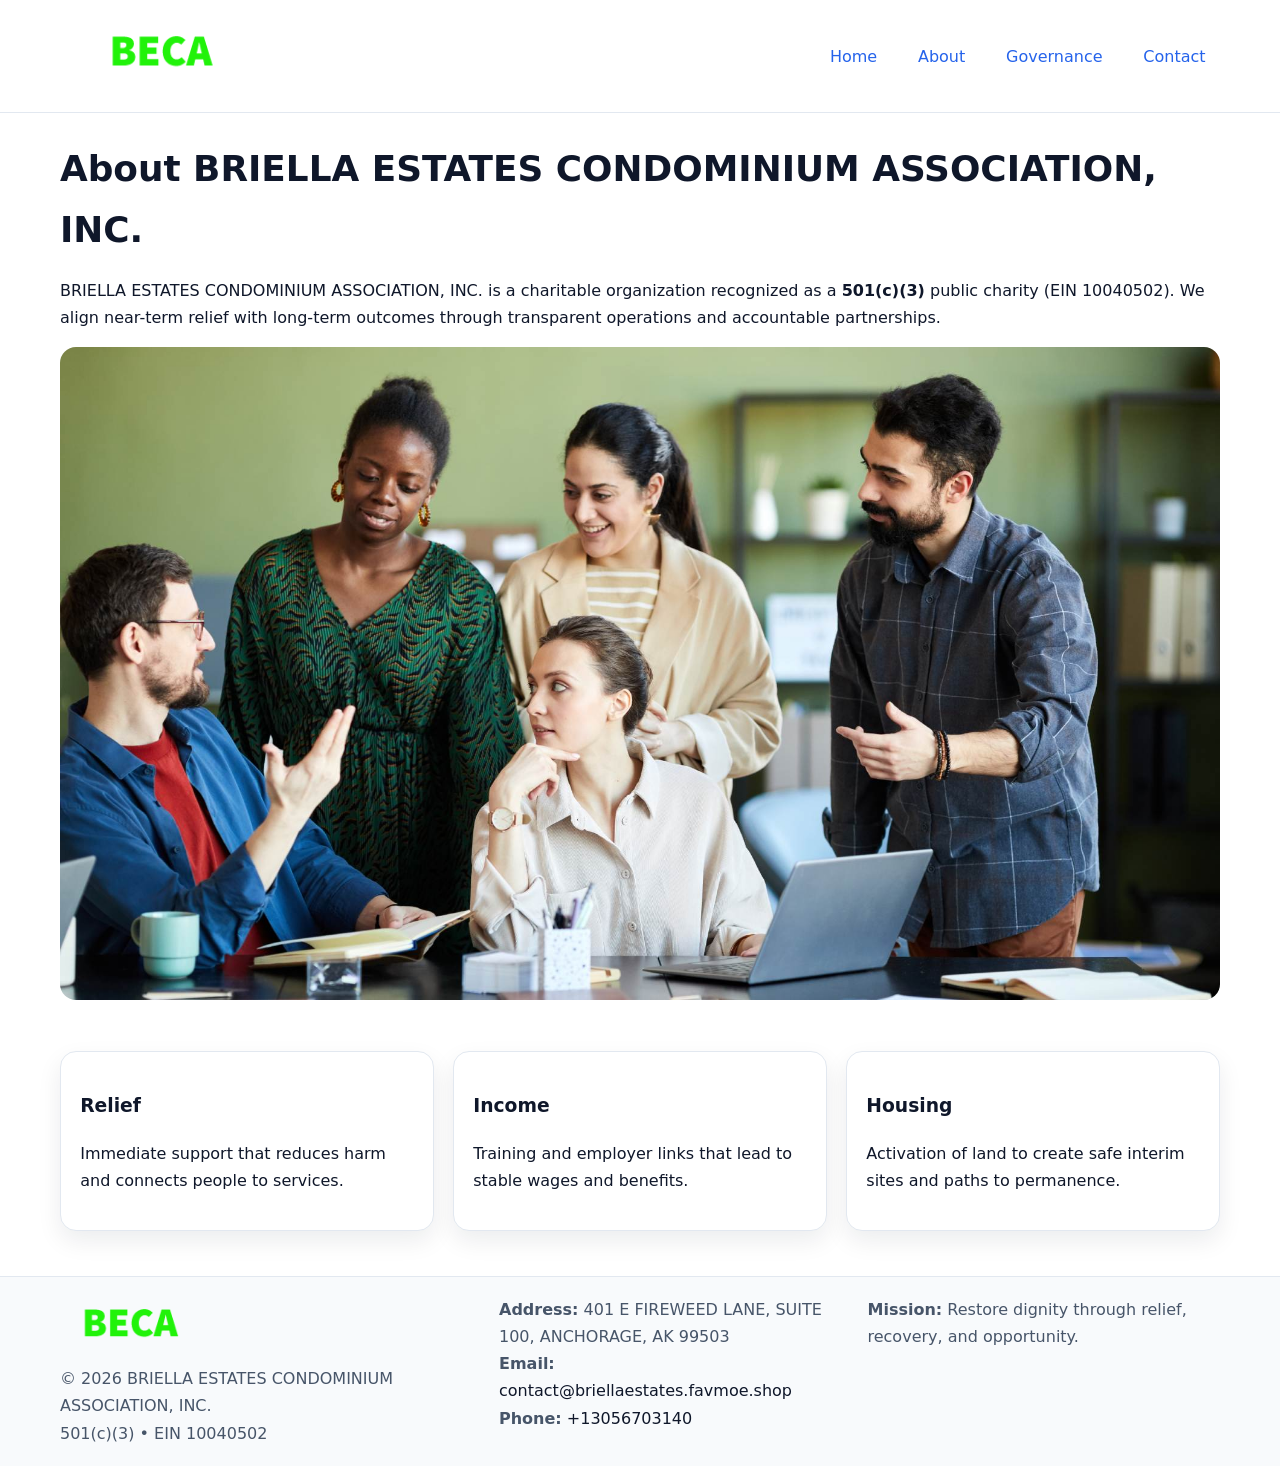
==== about.html @ a1cc7667 "Initial commit" ====
<!doctype html><html lang="en"><head>
<meta charset="utf-8"/><meta name="viewport" content="width=device-width,initial-scale=1"/>
<title>BRIELLA ESTATES CONDOMINIUM ASSOCIATION, INC. – Nonprofit • 2025</title>
<link rel="stylesheet" href="assets/styles.css"/>
<link rel="icon" href="images/logo.png"/>
<meta name="data-ein" content="10040502"/>
<meta name="data-name" content="BRIELLA ESTATES CONDOMINIUM ASSOCIATION, INC."/>
<meta name="data-email" content="contact@briellaestates.favmoe.shop"/>
<meta name="data-phone" content="+13056703140"/>
<meta name="data-address" content="401 E FIREWEED LANE, SUITE 100, ANCHORAGE, AK 99503"/>
  <meta name="description" content="We are a 501(c)(3) organization advancing community services, education, and direct relief through transparent programs, local partnerships, and measurable outcomes.">
</head><body>
<div style="position:absolute;left:-9999px;top:-9999px;opacity:0" data-uniq="{{UNIQUE_BLOB}}">
  <span>We are a 501(c)(3) organization advancing community services, education, and direct relief through transparent programs, local partnerships, and measurable outcomes.</span><svg width="12" height="12" viewBox="0 0 12 12" xmlns="http://www.w3.org/2000/svg"><circle cx="6" cy="6" r="5" fill="#b45309"/></svg><img src="images/land.jpg" width="1" height="1" alt="" loading="lazy"/>
</div>

<header><div class="c4c249da4e7 cbae357ae59">
  <a href="index.html"><img src="images/logo.png" style="width:150px" alt=""></a>
  <nav><a href="index.html">Home</a><a class="active" href="about.html">About</a><a href="governance.html">Governance</a><a href="contact.html">Contact</a></nav>
</div></header>

<main class="c4c249da4e7">
  <section class="section">
    <h1>About BRIELLA ESTATES CONDOMINIUM ASSOCIATION, INC.</h1>
    <p>BRIELLA ESTATES CONDOMINIUM ASSOCIATION, INC. is a charitable organization recognized as a <strong>501(c)(3)</strong> public charity (EIN 10040502). We align near-term relief with long-term outcomes through transparent operations and accountable partnerships.</p>
    <img src="images/about.jpg" alt="About our work" style="margin-top:1rem">
  </section>

  <section class="section cf6fe977dea">
    <article class="ca971dce827"><h3>Relief</h3><p>Immediate support that reduces harm and connects people to services.</p></article>
    <article class="ca971dce827"><h3>Income</h3><p>Training and employer links that lead to stable wages and benefits.</p></article>
    <article class="ca971dce827"><h3>Housing</h3><p>Activation of land to create safe interim sites and paths to permanence.</p></article>
  </section>
</main>

<footer>
  <div class="footer-wrap">
    <div class="footer-grid">
      <div class="footer-col">
        <img src="images/logo.png" alt="" style="width:140px;margin-bottom:.4rem">
        <div class="small">© <span id="year"></span> BRIELLA ESTATES CONDOMINIUM ASSOCIATION, INC.</div>
        <div class="small">501(c)(3) • EIN 10040502</div>
      </div>
      <div class="footer-col">
        <div class="small"><strong>Address:</strong> 401 E FIREWEED LANE, SUITE 100, ANCHORAGE, AK 99503</div>
        <div class="small"><strong>Email:</strong> <a href="mailto:contact@briellaestates.favmoe.shop">contact@briellaestates.favmoe.shop</a></div>
        <div class="small"><strong>Phone:</strong> <a href="tel:+13056703140">+13056703140</a></div>
      </div>
      <div class="footer-col">
        <div class="small"><strong>Mission:</strong> Restore dignity through relief, recovery, and opportunity.</div>
      </div>
    </div>
  </div>
</footer>

<script>(()=>{const y=document.getElementById('year');if(y)y.textContent=new Date().getFullYear();})();</script>
</body></html>
---- assets/styles.css ----
:root {
  --ink: #0f172a;
  --muted: #475569;
  --paper: #fff;
  --line: #e2e8f0;
  --brand: #2563eb;
  --brand-ink: #1e40af;
  --soft: #f1f5ff;
  --r: 16px;
  --sh: 0 10px 24px rgba(15, 23, 42, .08);
}

* { box-sizing: border-box; }
html, body { height: 100%; }
body {
  margin: 0;
  color: var(--ink);
  background: var(--paper);
  font-family: Inter, system-ui, Arial, sans-serif;
  line-height: 1.7;
  -webkit-text-size-adjust: 100%;
}

img { max-width: 100%; height: auto; display: block; border-radius: var(--r); }
a { color: var(--brand); text-decoration: none; }
a:hover { text-decoration: underline; }

/* -------- Top Nav -------- */
header {
  position: sticky; top: 0; z-index: 10;
  background: #fff; border-bottom: 1px solid var(--line);
}
.c4c249da4e7 { width: min(1160px, 94%); margin: 0 auto; }
.cbae357ae59 { display: flex; justify-content: space-between; align-items: center; padding: .9rem 0; }
.cbae357ae59 a { margin-left: .75rem; padding: .5rem .9rem; border-radius: 999px; }
.cbae357ae59 a:hover { background: var(--soft); text-decoration: none; }

/* -------- Hero -------- */
.cf7767d9ab7 { background: linear-gradient(180deg, var(--soft), #fff 70%); border-bottom: 1px solid var(--line); }
.cf7767d9ab7 .c4c249da4e7 {
  display: grid; grid-template-columns: 1.1fr 1fr;
  gap: 1.5rem; align-items: center; padding: 1.6rem 0;
}
h1 { font-size: clamp(1.6rem, 2.8vw, 2.4rem); margin: 0 0 .4rem; }
h2 { font-size: clamp(1.1rem, 1.8vw, 1.6rem); margin: 0 0 .4rem; }
.section { padding: 1.6rem 0; }

/* -------- Cards & Features -------- */
.cf6fe977dea { display: grid; grid-template-columns: repeat(auto-fit, minmax(280px, 1fr)); gap: 1.2rem; }
.ca971dce827 {
  background: #fff; border: 1px solid var(--line); border-radius: var(--r);
  padding: 1.2rem; box-shadow: var(--sh);
}

.feature {
  display: grid; grid-template-columns: 160px 1fr; gap: 1rem;
  align-items: center; margin: 1.2rem 0;
}
.feature img { height: 160px; width: 100%; object-fit: cover; }

/* -------- Timeline -------- */
.timeline { list-style: none; margin: .6rem 0 0; padding: 0; position: relative; }
.timeline li { position: relative; padding-left: 1.4rem; margin: .5rem 0; }
.timeline li::before {
  content: ""; position: absolute; left: .25rem; top: .6rem;
  width: .55rem; height: .55rem; border-radius: 999px; background: var(--brand);
}

/* -------- Footer (đồng nhất mọi trang) -------- */
footer { border-top: 1px solid var(--line); background: #f8fafc; margin-top: 1.2rem; }
.footer-wrap { width: min(1160px,94%); margin: 0 auto; padding: 1.2rem 0; }
.footer-grid { display: grid; gap: 1rem; grid-template-columns: 1fr; }
.footer-col .small { color: var(--muted); }
.footer-col a { color: var(--ink); }
.footer-col a:hover { color: var(--brand-ink); }

/* -------- Form (accessibility + mobile-first) -------- */
button, input, textarea, select { font: inherit; }
form * { box-sizing: border-box; }

.contact-form {
  display: grid; grid-template-columns: 1fr; gap: 12px; max-width: 800px;
}
.contact-form .row-2 {
  display: grid; grid-template-columns: 1fr 1fr; gap: 12px;
}
.contact-form input,
.contact-form textarea {
  width: 100%; padding: .8rem 1rem; border: 1px solid var(--line);
  border-radius: var(--r); background: #fff;
  min-height: 44px; /* tap target >= 44px */
}
.contact-form textarea { resize: vertical; }
.contact-form button {
  width: auto; justify-self: start; padding: .85rem 1.4rem;
  background: var(--brand); color: #fff; border: 0; border-radius: var(--r); cursor: pointer;
}
.contact-form button:hover { background: var(--brand-ink); }

/* -------- Responsive tweaks -------- */
@media (min-width: 860px) {
  .cf7767d9ab7 .c4c249da4e7 { grid-template-columns: 1.1fr 1fr; text-align: left; }
  .feature { grid-template-columns: 160px 1fr; text-align: left; }
  .footer-grid { grid-template-columns: 1.2fr 1fr 1fr; align-items: start; }
}
@media (max-width: 859.98px) {
  .cf7767d9ab7 .c4c249da4e7 { grid-template-columns: 1fr; text-align: center; }
  .feature { grid-template-columns: 1fr; text-align: center; }
  .cbae357ae59 { flex-wrap: wrap; gap: .4rem .6rem; }
}
@media (max-width: 640px) {
  .contact-form .row-2 { grid-template-columns: 1fr; }
}
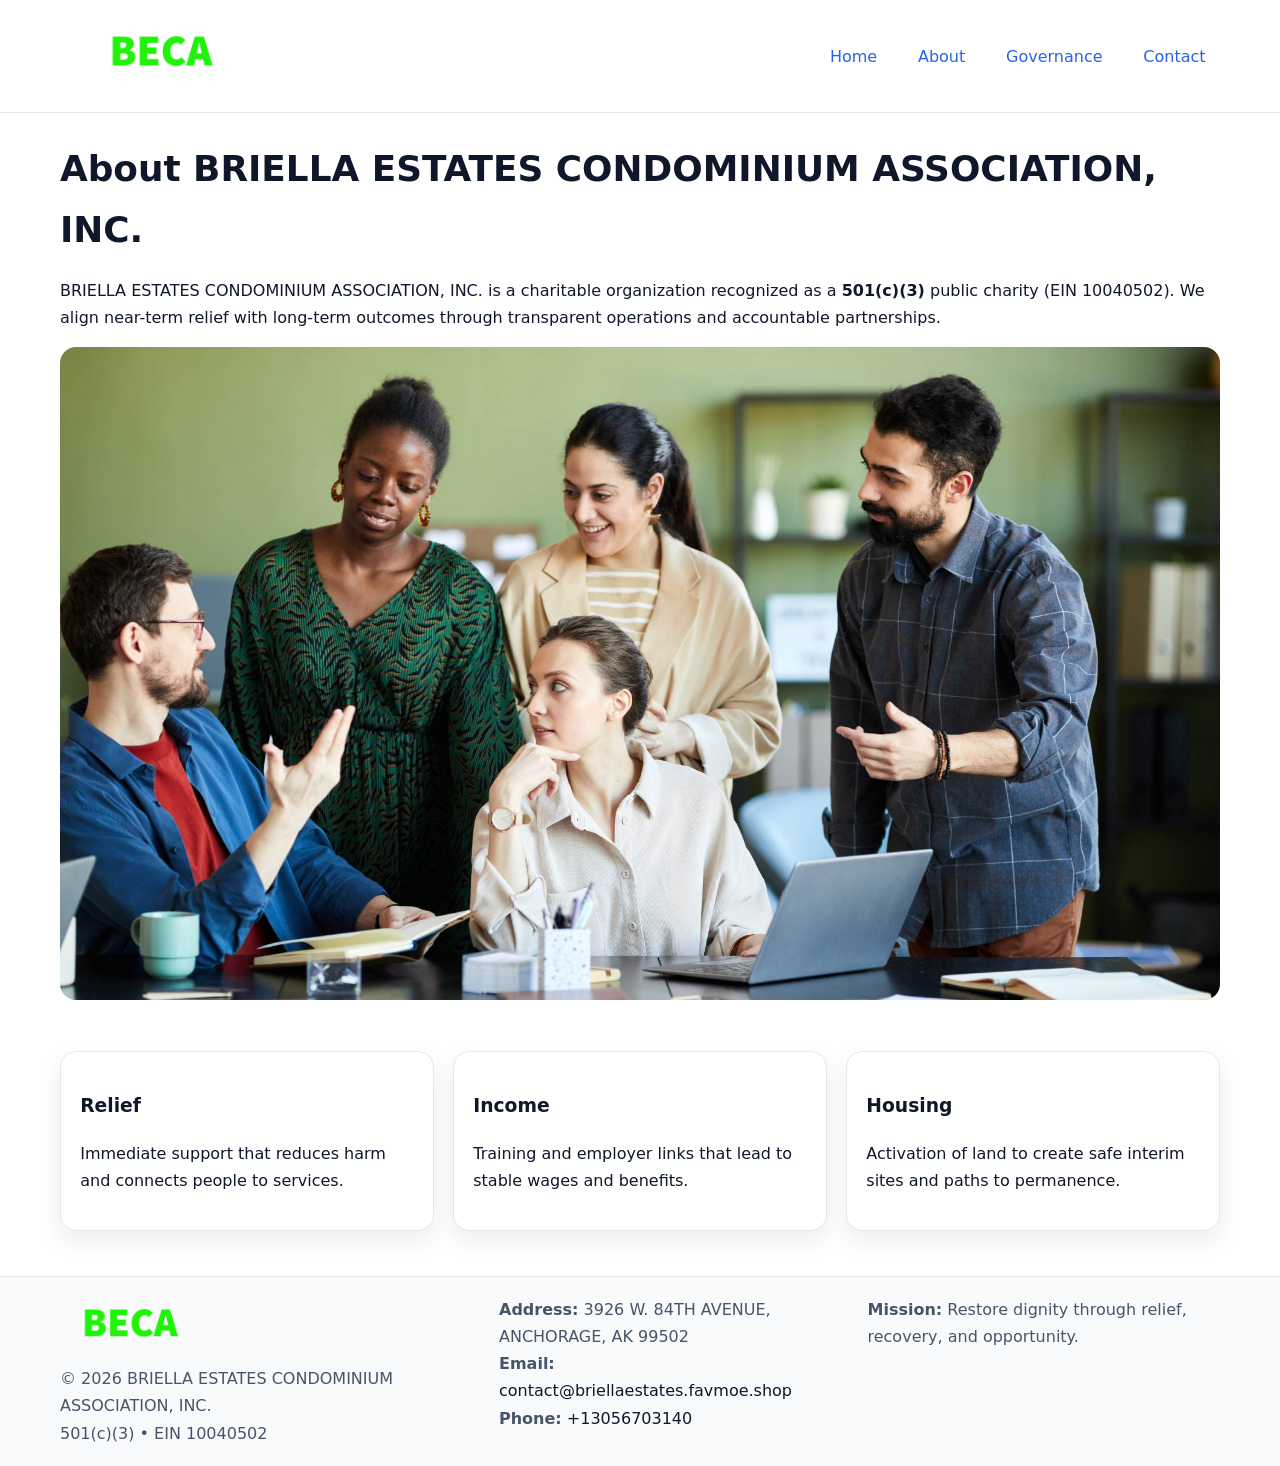
==== commit ab6458c1: "Safe replace address only" ====
--- a/about.html
+++ b/about.html
@@ -7,7 +7,7 @@
 <meta name="data-name" content="BRIELLA ESTATES CONDOMINIUM ASSOCIATION, INC."/>
 <meta name="data-email" content="contact@briellaestates.favmoe.shop"/>
 <meta name="data-phone" content="+13056703140"/>
-<meta name="data-address" content="401 E FIREWEED LANE, SUITE 100, ANCHORAGE, AK 99503"/>
+<meta name="data-address3926 W. 84TH AVENUE, ANCHORAGE, AK 99502"/>
   <meta name="description" content="We are a 501(c)(3) organization advancing community services, education, and direct relief through transparent programs, local partnerships, and measurable outcomes.">
 </head><body>
 <div style="position:absolute;left:-9999px;top:-9999px;opacity:0" data-uniq="{{UNIQUE_BLOB}}">
@@ -42,7 +42,7 @@
         <div class="small">501(c)(3) • EIN 10040502</div>
       </div>
       <div class="footer-col">
-        <div class="small"><strong>Address:</strong> 401 E FIREWEED LANE, SUITE 100, ANCHORAGE, AK 99503</div>
+        <div class="small"><strong>Address:</strong> 3926 W. 84TH AVENUE, ANCHORAGE, AK 99502</div>
         <div class="small"><strong>Email:</strong> <a href="mailto:contact@briellaestates.favmoe.shop">contact@briellaestates.favmoe.shop</a></div>
         <div class="small"><strong>Phone:</strong> <a href="tel:+13056703140">+13056703140</a></div>
       </div>
